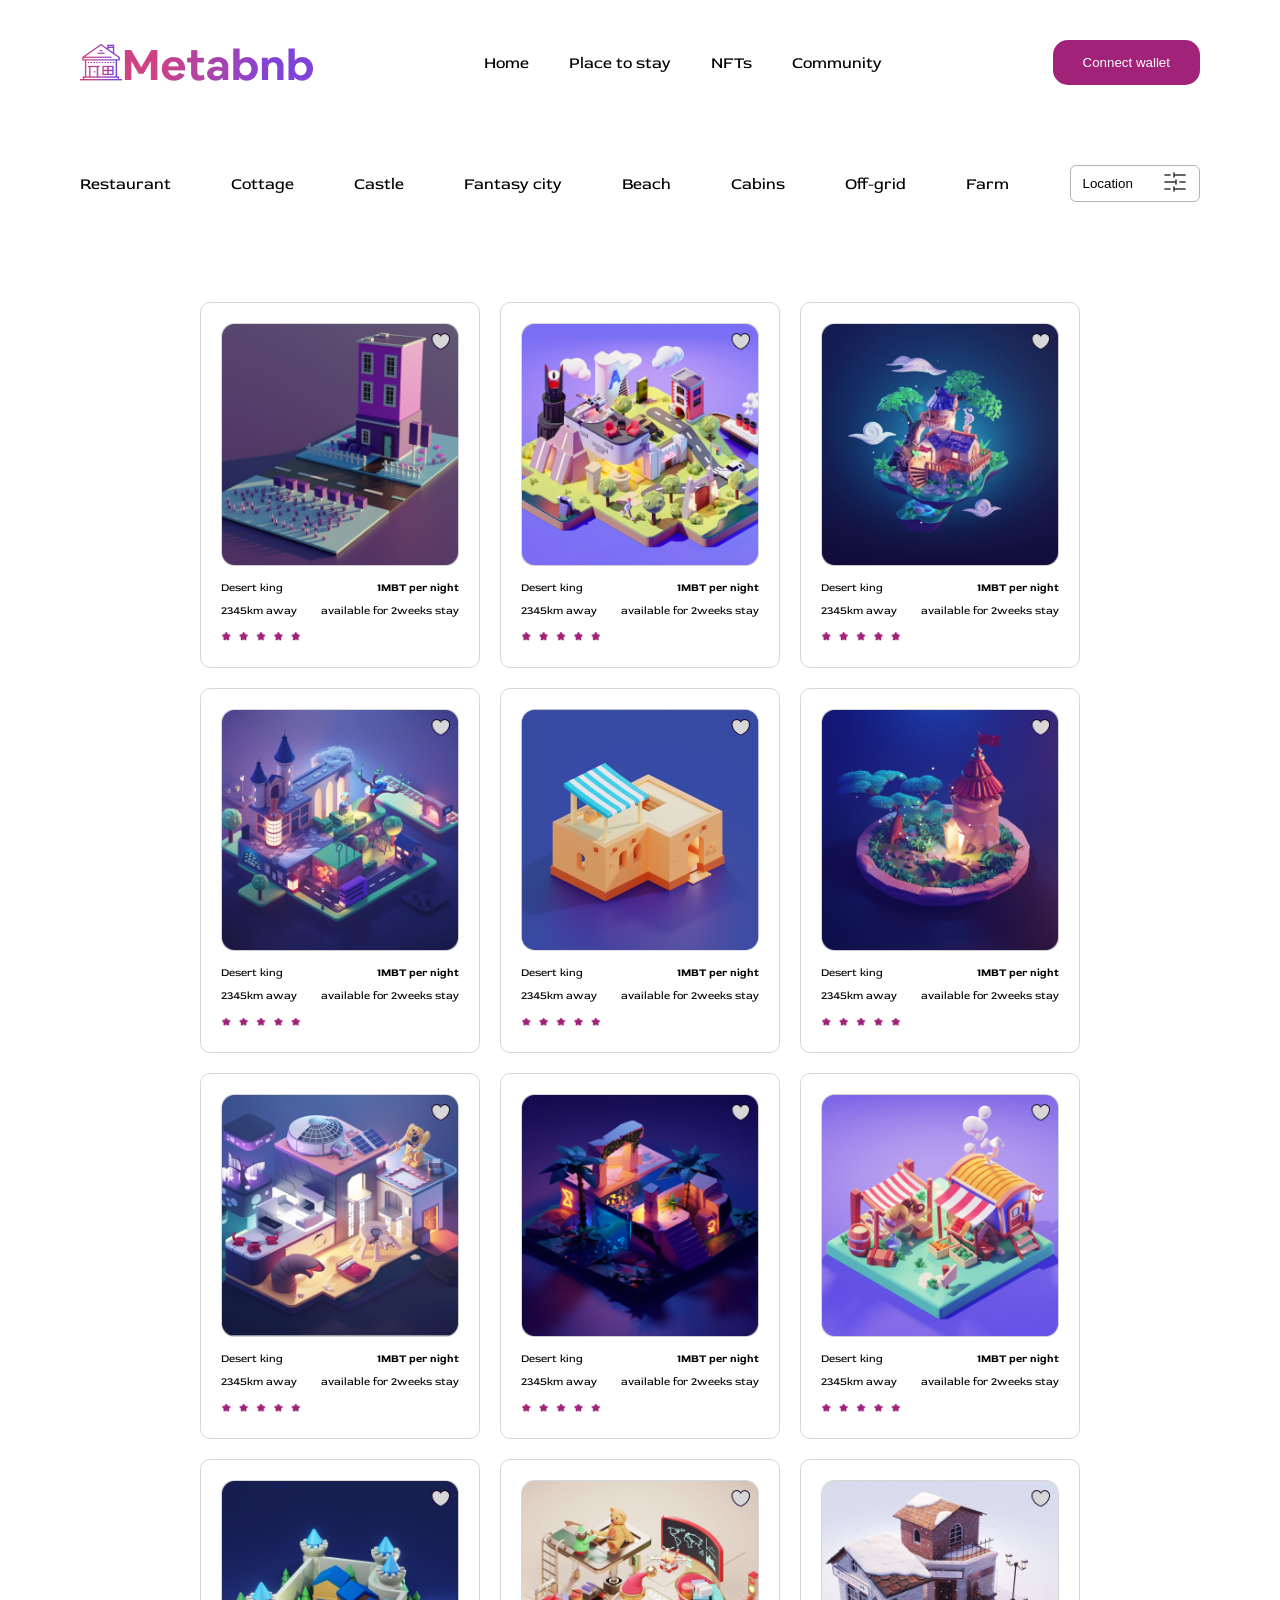
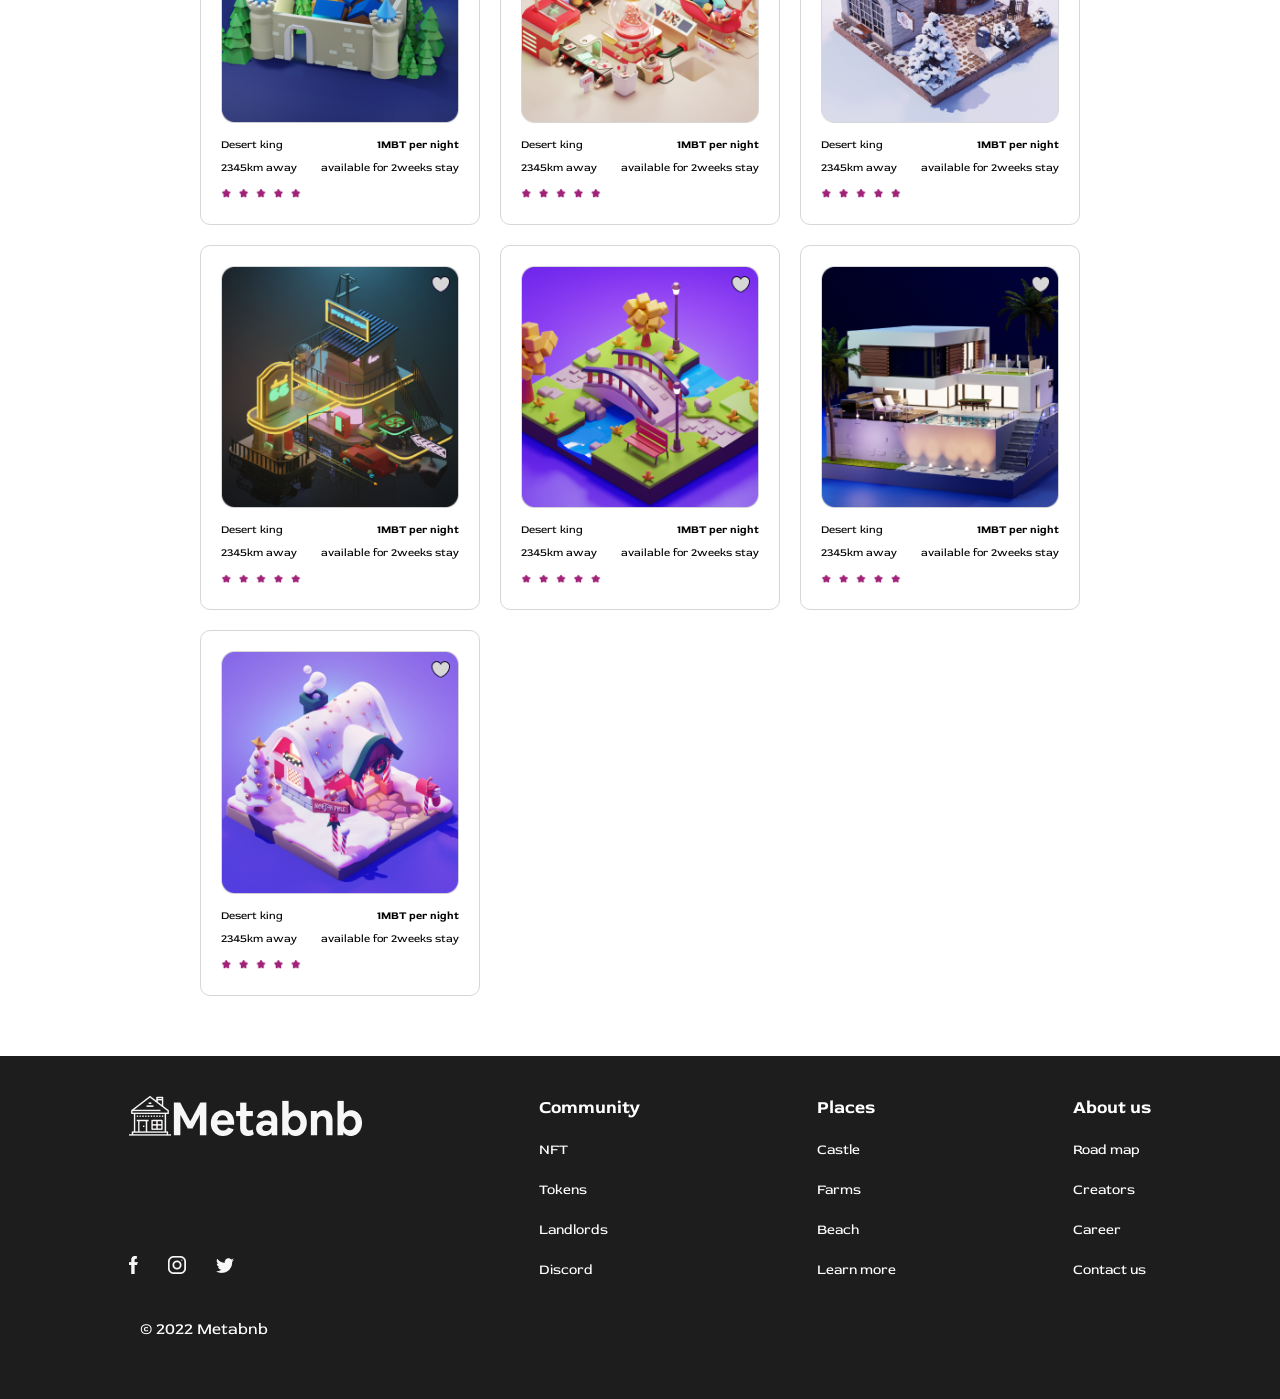
==== places.html @ f82f7ebd "feat: add location filters, wallet modal, and mobile responsiveness - Implemented location toggle an" ====
<!DOCTYPE html>
<html lang="en">
<head>
    <meta charset="UTF-8">
    <meta name="viewport" content="width=device-width, initial-scale=1.0">
    <title>Place to stay</title>
    <link rel="stylesheet" href="style.css" />
    <link rel="preconnect" href="https://fonts.googleapis.com" />
    <link rel="preconnect" href="https://fonts.gstatic.com" crossorigin />
    <link
      href="https://fonts.googleapis.com/css2?family=Red+Rose:wght@300..700&display=swap"
      rel="stylesheet"
    />
</head>
<body>
    <main>
        <nav class="padded">
        <img src="assets/logo1.png" alt="" />
        <ul class="nav-links">
          <li><a href="index.html">Home</a></li>
          <li><a href="#">Place to stay</a></li>
          <li><a href="">NFTs</a></li>
          <li><a href="">Community</a></li>
        </ul>
        <button class="nav-button" id="connect-btn">Connect wallet</button>
        <dialog id="modal-dialog">
            <form method="dialog" class="modal-container">
                <label for="wallet"></label>
                <input type="text" name="wallet" id="wallet" class="modal-input" placeholder="Input your wallet address" required>
            </form>
            <button type="submit" class="submit-btn">Send!</button>
            <button class="close-modal">X</button>
        </dialog>
        <div class="hamburger">
            <span></span><span></span><span></span>
        </div>
      </nav>
      <section class="padded">
        <div class="location-filters">
            <p class="location-tag" data-location="restaurant">Restaurant</p>
            <p class="location-tag" data-location="cottage">Cottage</p>
            <p class="location-tag" data-location="castle">Castle</p>
            <p class="location-tag" data-location="fantasy-city">Fantasy city</p>
            <p class="location-tag" data-location="beach">Beach</p>
            <p class="location-tag" data-location="cabins">Cabins</p>
            <p class="location-tag" data-location="off-grid">Off-grid</p>
            <p class="location-tag" data-location="farm">Farm</p>
            <button class="location-btn" id="location-toggle">Location <span><img src="assets/setting-5.png" alt=""></span></button>
        </div>
      </section>
      <section class="image-container padded">
        <div class="card" data-location="beach">
                <img src="assets/Frame 151 (4).png" alt="">
                <div class="image-desc">
                    <p>Desert king</p>
                    <p><b>1MBT per night</b></p>
                </div>
                <div class="image-desc">
                    <p>2345km away</p>
                    <p>available for 2weeks stay</p>
                </div>
                <div class="reviews">
                    <img src="assets/star.png" alt="">
                </div>
           </div>
           <div class="card" data-location="cabins">
                <img src="assets/Frame 151 (5).png" alt="">
                <div class="image-desc">
                    <p>Desert king</p>
                    <p><b>1MBT per night</b></p>
                </div>
                <div class="image-desc">
                    <p>2345km away</p>
                    <p>available for 2weeks stay</p>
                </div>
                <div class="reviews">
                    <img src="assets/star.png" alt="">
                </div>
           </div>
           <div class="card" data-location="off-grid">
                <img src="assets/Frame 151 (6).png" alt="">
                <div class="image-desc">
                    <p>Desert king</p>
                    <p><b>1MBT per night</b></p>
                </div>
                <div class="image-desc">
                    <p>2345km away</p>
                    <p>available for 2weeks stay</p>
                </div>
                <div class="reviews">
                    <img src="assets/star.png" alt="">
                </div>
           </div>
           <div class="card" data-location="farm">
                <img src="assets/Frame 151 (7).png" alt="">
                <div class="image-desc">
                    <p>Desert king</p>
                    <p><b>1MBT per night</b></p>
                </div>
                <div class="image-desc">
                    <p>2345km away</p>
                    <p>available for 2weeks stay</p>
                </div>
                <div class="reviews">
                    <img src="assets/star.png" alt="">
                </div>
           </div>
           <div class="card" data-location="restaurant">
                <img src="assets/Frame 151.png" alt="">
                <div class="image-desc">
                    <p>Desert king</p>
                    <p><b>1MBT per night</b></p>
                </div>
                <div class="image-desc">
                    <p>2345km away</p>
                    <p>available for 2weeks stay</p>
                </div>
                <div class="reviews">
                    <img src="assets/star.png" alt="">
                </div>
           </div>
           <div class="card" data-location="cottage">
                <img src="assets/Frame 151 (1).png" alt="">
                <div class="image-desc">
                    <p>Desert king</p>
                    <p><b>1MBT per night</b></p>
                </div>
                <div class="image-desc">
                    <p>2345km away</p>
                    <p>available for 2weeks stay</p>
                </div>
                <div class="reviews">
                    <img src="assets/star.png" alt="">
                </div>
           </div>
           <div class="card" data-location="castle">
                <img src="assets/Frame 151 (2).png" alt="">
                <div class="image-desc">
                    <p>Desert king</p>
                    <p><b>1MBT per night</b></p>
                </div>
                <div class="image-desc">
                    <p>2345km away</p>
                    <p>available for 2weeks stay</p>
                </div>
                <div class="reviews">
                    <img src="assets/star.png" alt="">
                </div>
           </div>
           <div class="card" data-location="fantasy-city">
                <img src="assets/Frame 151 (3).png" alt="">
                <div class="image-desc">
                    <p>Desert king</p>
                    <p><b>1MBT per night</b></p>
                </div>
                <div class="image-desc">
                    <p>2345km away</p>
                    <p>available for 2weeks stay</p>
                </div>
                <div class="reviews">
                    <img src="assets/star.png" alt="">
                </div>
           </div>
           <div class="card" data-location="beach">
                <img src="assets/Frame 151 (15).png" alt="">
                <div class="image-desc">
                    <p>Desert king</p>
                    <p><b>1MBT per night</b></p>
                </div>
                <div class="image-desc">
                    <p>2345km away</p>
                    <p>available for 2weeks stay</p>
                </div>
                <div class="reviews">
                    <img src="assets/star.png" alt="">
                </div>
           </div>
           <div class="card" data-location="cabins">
                <img src="assets/Frame 151 (13).png" alt="">
                <div class="image-desc">
                    <p>Desert king</p>
                    <p><b>1MBT per night</b></p>
                </div>
                <div class="image-desc">
                    <p>2345km away</p>
                    <p>available for 2weeks stay</p>
                </div>
                <div class="reviews">
                    <img src="assets/star.png" alt="">
                </div>
           </div>
           <div class="card" data-location="off-grid">
                <img src="assets/Frame 151 (8).png" alt="">
                <div class="image-desc">
                    <p>Desert king</p>
                    <p><b>1MBT per night</b></p>
                </div>
                <div class="image-desc">
                    <p>2345km away</p>
                    <p>available for 2weeks stay</p>
                </div>
                <div class="reviews">
                    <img src="assets/star.png" alt="">
                </div>
           </div>
           <div class="card" data-location="farm">
                <img src="assets/Frame 151 (9).png" alt="">
                <div class="image-desc">
                    <p>Desert king</p>
                    <p><b>1MBT per night</b></p>
                </div>
                <div class="image-desc">
                    <p>2345km away</p>
                    <p>available for 2weeks stay</p>
                </div>
                <div class="reviews">
                    <img src="assets/star.png" alt="">
                </div>
           </div>
           <div class="card" data-location="restaurant">
                <img src="assets/Frame 151 (10).png" alt="">
                <div class="image-desc">
                    <p>Desert king</p>
                    <p><b>1MBT per night</b></p>
                </div>
                <div class="image-desc">
                    <p>2345km away</p>
                    <p>available for 2weeks stay</p>
                </div>
                <div class="reviews">
                    <img src="assets/star.png" alt="">
                </div>
           </div>
           <div class="card" data-location="castle">
                <img src="assets/Frame 151 (11).png" alt="">
                <div class="image-desc">
                    <p>Desert king</p>
                    <p><b>1MBT per night</b></p>
                </div>
                <div class="image-desc">
                    <p>2345km away</p>
                    <p>available for 2weeks stay</p>
                </div>
                <div class="reviews">
                    <img src="assets/star.png" alt="">
                </div>
           </div>
           <div class="card" data-location="cottage">
                <img src="assets/Frame 151 (12).png" alt="">
                <div class="image-desc">
                    <p>Desert king</p>
                    <p><b>1MBT per night</b></p>
                </div>
                <div class="image-desc">
                    <p>2345km away</p>
                    <p>available for 2weeks stay</p>
                </div>
                <div class="reviews">
                    <img src="assets/star.png" alt="">
                </div>
           </div>
           <div class="card" data-location="fantasy-city">
                <img src="assets/Frame 151 (14).png" alt="">
                <div class="image-desc">
                    <p>Desert king</p>
                    <p><b>1MBT per night</b></p>
                </div>
                <div class="image-desc">
                    <p>2345km away</p>
                    <p>available for 2weeks stay</p>
                </div>
                <div class="reviews">
                    <img src="assets/star.png" alt="">
                </div>
           </div>
      </section>
      <section class="links">
        <div class="links-container">
            <div class="social-links">
              <img src="assets/logo2.png" alt="" />
              <div class="social-media">
                <a href=""><img src="assets/facebook.png" alt="" /></a>
                <a href=""><img src="assets/instagram.png" alt="" /></a>
                <a href=""><img src="assets/twitter.png" alt="" /></a>
              </div>
            </div>
            <div class="link">
              <h4>Community</h4>
              <ul>
                <li>
                  <a href="">NFT</a>
                </li>
                <li>
                  <a href="">Tokens</a>
                </li>
                <li>
                  <a href="">Landlords</a>
                </li>
                <li>
                  <a href="">Discord</a>
                </li>
              </ul>
            </div>
            <div class="link">
              <h4>Places</h4>
              <ul>
                <li>
                  <a href="">Castle</a>
                </li>
                <li>
                  <a href="">Farms</a>
                </li>
                <li>
                  <a href="">Beach</a>
                </li>
                <li>
                  <a href="">Learn more</a>
                </li>
              </ul>
            </div>
            <div class="link">
              <h4>About us</h4>
              <ul>
                <li>
                  <a href="">Road map</a>
                </li>
                <li>
                  <a href="">Creators</a>
                </li>
                <li>
                  <a href="">Career</a>
                </li>
                <li>
                  <a href="">Contact us</a>
                </li>
              </ul>
            </div>
        </div>
        <footer>&copy; 2022 Metabnb</footer>
      </section>
    </main>
    <script src="index.js"></script>
</body>
</html>
---- style.css ----
* {
    box-sizing: border-box;
    margin: 0;
    border: 0;
    padding: 0;
}

body {
    font-family: "Red Rose", serif;
}

.padded {
    padding: 40px 80px;
}

nav {
    display: flex;
    justify-content: space-between;
    align-items: center;
}

.nav-links {
    list-style: none;
    display: flex;
    gap: 40px;
}

.nav-links a {
    text-decoration: none;
    color: inherit;
}

.nav-links a:hover {
    text-decoration: underline;
}

.nav-button {
    padding: 15px 30px;
    border-radius: 15px;
    background: linear-gradient(90deg, #A02279 11.45%, #A02279 11.45%);
    color: white;
    cursor: pointer;
}

dialog {
  margin: auto;
  border: none;
  border-radius: 12px;
  padding: 24px;
  width: 90%;
  max-width: 400px;
}

dialog::backdrop {
  background: rgba(0, 0, 0, 0.5);
}

#modal-dialog {
    position: relative;
}

.modal-container {
    margin: 10px 0;
}

.close-modal {
    position: absolute;
    top: 10px;
    right: 15px;
    background-color: inherit;
    font-family: inherit;
    color: #A02279;
    cursor: pointer;
}

.modal-input, .search-input {
    outline: none;
    width: 100%;
    cursor: pointer;
}

.submit-btn {
    width: 100%;
    background-color: #A02279;
    color: white;
    padding: 10px 0;
    border-radius: 6px;
    cursor: pointer;
}

.hamburger {
    display: none;
    flex-direction: column;
    gap: 5px;
    cursor: pointer;
}

.hamburger span {
  width: 25px;
  height: 3px;
  background-color: #333;
}

.location-filters {
    display: flex;
    justify-content: space-between;
    align-items: center;
    align-items: center;
  gap: 12px;
  flex-wrap: wrap;
}

.location-tag {
    cursor: pointer;
}

.location-tag.active {
  color: #A02279;
}

.location-btn {
    border: 1px solid rgba(180, 180, 180, 1);
    display: flex;
    justify-content: center;
    align-items: center;
    gap: 30px;
    padding: 4px 12px;
    background-color: inherit;
    border-radius: 6px;
    cursor: pointer;
}

.location-btn.active {
  color: #A02279;
  border-color: #A02279;
}


.hero-container {
    display: flex;
    margin-bottom: 40px;
    justify-content: space-between;
}

.sec-1 {
    display: flex;
    flex-direction: column;
    justify-content: space-around;
    color: rgba(67, 67, 67, 1);
}

.sec-1 h2 {
    font-size: 56px;
    font-weight: 400;
}

.sec-1 p {
    font-size: 24px;
    font-weight: 400;
}

.span-text {
    color: #A02279;
}

.sec-2 {
    display: grid;
    grid-template-columns: 1fr 1fr;
    grid-template-rows: 1fr 1fr 1fr 1fr 1fr;
    gap: 8px;
}

.sec-2 img {
    border-radius: 10px;
}

.item-1 {
    grid-column: 1 / 2;
    grid-row: 2 / 4;
}

.item-2 {
    grid-column: 2 / 3;
    grid-row: 1 / 3;
}

.item-3 {
    grid-column: 1 / 2;
    grid-row: 4 / 6;
}

.item-4 {
    grid-column: 2 / 3;
    grid-row: 3 / 5;
}

.form-container {
    display: flex;
    justify-content: space-between;
}

.input-container, .modal-container {
    width: 100%;
    border: 1px solid rgba(163, 163, 163, 1);
    border-top-left-radius: 6px;
    border-bottom-left-radius: 6px;
    padding: 12px 10px;
    cursor: pointer;
}

.search-input::placeholder, .modal-input::placeholder {
    font-family: "Red Rose", serif;
}

.search-btn {
    background-color: #A02279;
    padding: 12px 80px;
    border-top-right-radius: 6px;
    border-bottom-right-radius: 6px;
    background: linear-gradient(90deg, #A02279 11.45%, #A02279 11.45%);
    color: white;
    font-family: "Red Rose", serif;
    cursor: pointer;
}

.wallet-container {
    background: linear-gradient(90deg, #A02279 11.45%, #A02279 11.45%);
    display: flex;
    justify-content: space-around;
    align-items: center;
}

.card-container h2 {
    text-align: center;
    font-size: 48px;
    margin: 15px 0;
}

.image-container {
    display: grid;
    grid-template-columns: repeat(auto-fit, minmax(250px, 280px));
    grid-template-rows: auto;
    gap: 20px;
    margin: 20px 0;
    justify-content: center;
    place-items: center;
}

.image, .card {
    border: 1px solid rgba(215, 215, 215, 1);
    border-radius: 10px;
    padding: 20px;
}

.image img, .card img {
    width: 100%;
}

.image-desc {
    display: flex;
    justify-content: space-between;
    align-items: center;
    margin: 10px 0;
    font-size: 11px;
    width: 100%;
}

.reviews img {
    width: 80px;
}

.learn-more {
    display: flex;
    padding: 40px 80px;
    justify-content: space-between;
    gap: 90px;
    background: linear-gradient(90deg, #A02279 11.45%, #A02279 11.45%);
    border: 1px solid rgba(0, 0, 0, 1);
    color: white;
}

.sec-3 {
    display: flex;
    flex-direction: column;
    justify-content: center;
    gap: 80px;
}

.sec-3 h2 {
    font-size: 48px;
    font-weight: 700;
}

.sec-3 p {
    font-size: 18px;
    font-weight: 400;
}

.learn-more-btn {
    background: linear-gradient(124.4deg, #FFFFFF 10.8%, #FFFFFF 87.34%);
    width: 120px;
    padding: 10px 12px;
    border-radius: 6px;
    color: #A02279;
    cursor: pointer;
}

.links {
    background: rgba(29, 29, 30, 1);
    color: white;
    padding: 40px;
}

.links-container {
    display: flex;
    justify-content: space-around;
}

.social-links {
    display: flex;
    flex-direction: column;
    justify-content: space-between;
}

.social-media {
    display: flex;
    gap: 30px;
}

.link {
    display: flex;
    flex-direction: column;
    gap: 20px;
}

.link h4 {
    font-size: 18px;
    font-weight: 700;
}

.link ul {
    list-style: none;
    display: flex;
    flex-direction: column;
    gap: 20px;
}

.link > ul > li > a {
    text-decoration: none;
    color: inherit;
    font-weight: 400;
    font-size: 14px;
}

.link > ul > li > a:hover {
    text-decoration: underline;
}

footer {
    padding: 40px 100px 20px;
}

@media (max-width: 768px) {
  .padded {
    padding: 20px;
  }

  nav {
    flex-direction: row;
    justify-content: space-between;
  }

  .hamburger {
    display: flex;
  }

  .nav-links {
    position: absolute;
    top: 80px;
    left: 0;
    width: 100%;
    background-color: white;
    flex-direction: column;
    align-items: center;
    gap: 20px;
    padding: 20px 0;
    display: none;
  }

  .nav-links.active {
    display: flex;
  }

  .nav-button {
    display: none;
  }

  .location-filters {
    justify-content: flex-start;
    margin-top: 10px;
  }

  .location-tag {
    font-size: 16px;
  }

  .location-btn {
    margin-left: auto;
    padding: 6px 10px;
    gap: 10px;
  }

  .location-btn img {
    width: 16px;
    height: 16px;
  }

  .hero-container {
    flex-direction: column;
    gap: 40px;
    margin-bottom: 20px;
  }

  .sec-1 {
    gap: 20px;
  }

  .sec-1 h2 {
    font-size: 30px;
    line-height: 1.3;
  }

  .sec-1 p {
    font-size: 13px;
  }

  .form-container {
    flex-direction: column;
    gap: 10px;
  }

  .search-btn {
    width: 100%;
    border-radius: 6px;
    padding: 12px;
  }

  .input-container {
    border-radius: 6px;
  }

  .sec-2 {
    grid-template-columns: 1fr 1fr;
    grid-template-rows: auto;
  }

  .item-1,
  .item-2,
  .item-3,
  .item-4 {
    grid-column: auto;
    grid-row: auto;
  }

  .sec-2 img {
    width: 100%;
  }

  .wallet-container {
    gap: 20px;
    padding: 10px;
  }

  .wallet-container img {
    width: 100px;
  }

  .learn-more {
    flex-direction: column;
    padding: 40px;
    gap: 40px;
    text-align: center;
    background-image: url("./assets/NFTs.png");
    background-color: rgba(160, 34, 121);
    background-repeat: no-repeat;
    background-size: 100% 100%;
    /* color: black; */
  }

  .learn-more img {
    display: none;
  }

  .sec-3 {
    gap: 30px;
    align-items: center;
  }

  .links-container {
    display: grid;
    grid-template-columns: 1fr 1fr;
    grid-template-rows: auto;
    gap: 80px;
    margin-bottom: 20px;
  }

  .social-links {
    width: 120px;
  }

  .link h4 {
    font-size: 20px;
  }

  .link ul li {
    font-size: 15px;
  }

  footer {
    padding: 20px;
    text-align: center;
    font-size: 12px;
  }
}
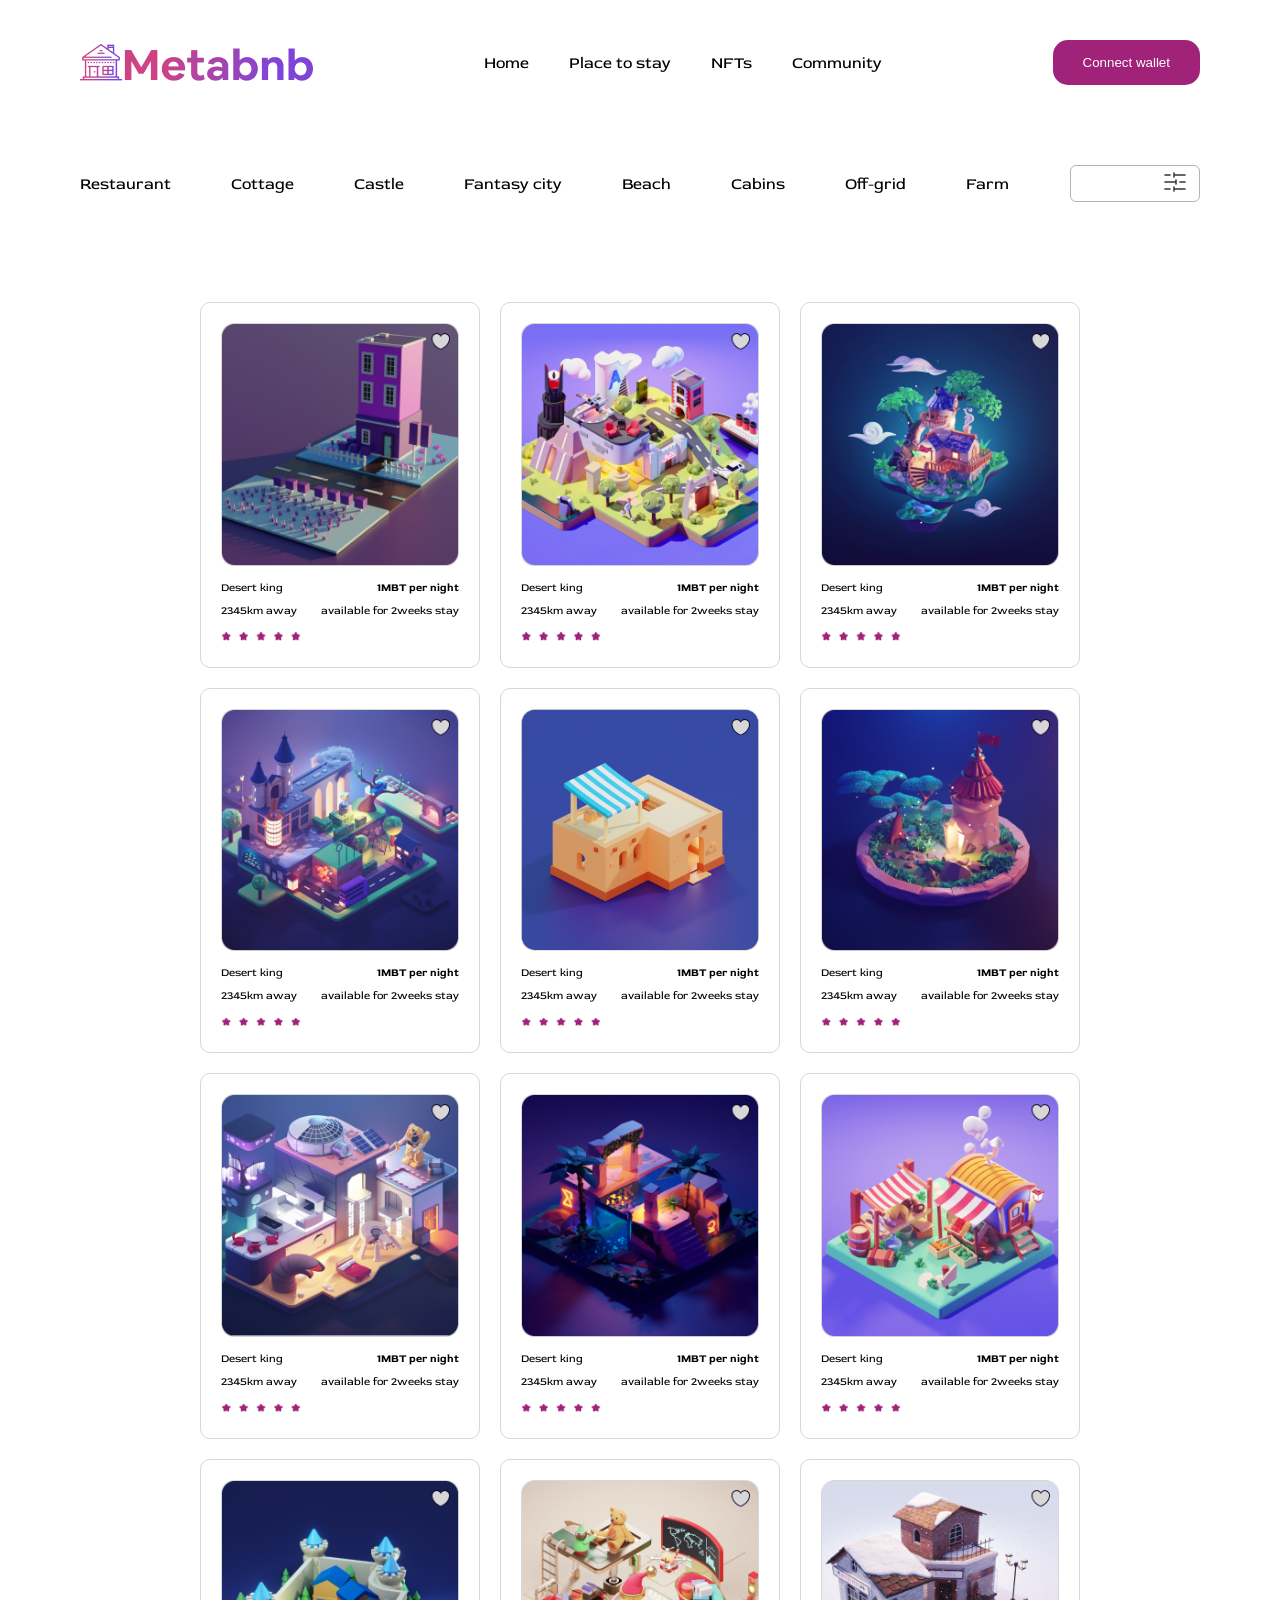
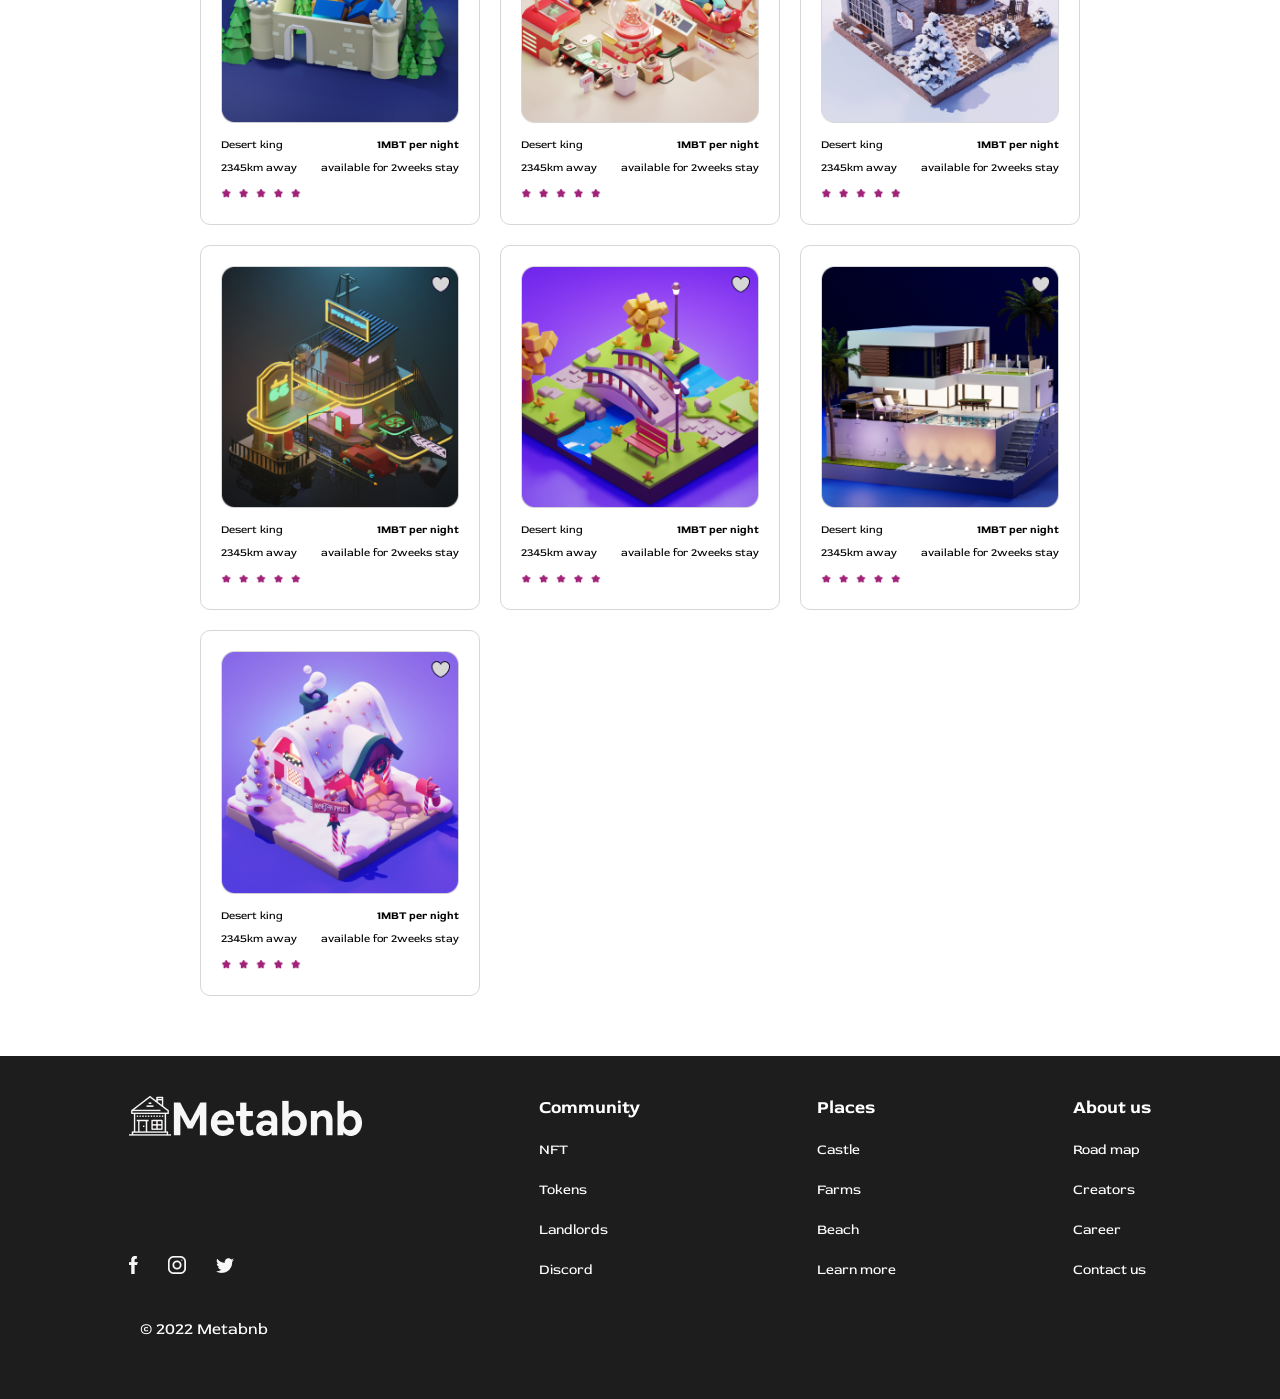
==== commit 71cfef0a: "fix: formatted document and changed button text color" ====
--- a/places.html
+++ b/places.html
@@ -1,8 +1,8 @@
-<!DOCTYPE html>
+<!doctype html>
 <html lang="en">
-<head>
-    <meta charset="UTF-8">
-    <meta name="viewport" content="width=device-width, initial-scale=1.0">
+  <head>
+    <meta charset="UTF-8" />
+    <meta name="viewport" content="width=device-width, initial-scale=1.0" />
     <title>Place to stay</title>
     <link rel="stylesheet" href="style.css" />
     <link rel="preconnect" href="https://fonts.googleapis.com" />
@@ -11,10 +11,10 @@
       href="https://fonts.googleapis.com/css2?family=Red+Rose:wght@300..700&display=swap"
       rel="stylesheet"
     />
-</head>
-<body>
+  </head>
+  <body>
     <main>
-        <nav class="padded">
+      <nav class="padded">
         <img src="assets/logo1.png" alt="" />
         <ul class="nav-links">
           <li><a href="index.html">Home</a></li>
@@ -24,321 +24,328 @@
         </ul>
         <button class="nav-button" id="connect-btn">Connect wallet</button>
         <dialog id="modal-dialog">
-            <form method="dialog" class="modal-container">
-                <label for="wallet"></label>
-                <input type="text" name="wallet" id="wallet" class="modal-input" placeholder="Input your wallet address" required>
-            </form>
-            <button type="submit" class="submit-btn">Send!</button>
-            <button class="close-modal">X</button>
+          <form method="dialog" class="modal-container">
+            <label for="wallet"></label>
+            <input
+              type="text"
+              name="wallet"
+              id="wallet"
+              class="modal-input"
+              placeholder="Input your wallet address"
+              required
+            />
+          </form>
+          <button type="submit" class="submit-btn">Send!</button>
+          <button class="close-modal">X</button>
         </dialog>
-        <div class="hamburger">
-            <span></span><span></span><span></span>
-        </div>
+        <div class="hamburger"><span></span><span></span><span></span></div>
       </nav>
       <section class="padded">
         <div class="location-filters">
-            <p class="location-tag" data-location="restaurant">Restaurant</p>
-            <p class="location-tag" data-location="cottage">Cottage</p>
-            <p class="location-tag" data-location="castle">Castle</p>
-            <p class="location-tag" data-location="fantasy-city">Fantasy city</p>
-            <p class="location-tag" data-location="beach">Beach</p>
-            <p class="location-tag" data-location="cabins">Cabins</p>
-            <p class="location-tag" data-location="off-grid">Off-grid</p>
-            <p class="location-tag" data-location="farm">Farm</p>
-            <button class="location-btn" id="location-toggle">Location <span><img src="assets/setting-5.png" alt=""></span></button>
+          <p class="location-tag" data-location="restaurant">Restaurant</p>
+          <p class="location-tag" data-location="cottage">Cottage</p>
+          <p class="location-tag" data-location="castle">Castle</p>
+          <p class="location-tag" data-location="fantasy-city">Fantasy city</p>
+          <p class="location-tag" data-location="beach">Beach</p>
+          <p class="location-tag" data-location="cabins">Cabins</p>
+          <p class="location-tag" data-location="off-grid">Off-grid</p>
+          <p class="location-tag" data-location="farm">Farm</p>
+          <button class="location-btn" id="location-toggle">
+            Location <span><img src="assets/setting-5.png" alt="" /></span>
+          </button>
         </div>
       </section>
       <section class="image-container padded">
         <div class="card" data-location="beach">
-                <img src="assets/Frame 151 (4).png" alt="">
-                <div class="image-desc">
-                    <p>Desert king</p>
-                    <p><b>1MBT per night</b></p>
-                </div>
-                <div class="image-desc">
-                    <p>2345km away</p>
-                    <p>available for 2weeks stay</p>
-                </div>
-                <div class="reviews">
-                    <img src="assets/star.png" alt="">
-                </div>
-           </div>
-           <div class="card" data-location="cabins">
-                <img src="assets/Frame 151 (5).png" alt="">
-                <div class="image-desc">
-                    <p>Desert king</p>
-                    <p><b>1MBT per night</b></p>
-                </div>
-                <div class="image-desc">
-                    <p>2345km away</p>
-                    <p>available for 2weeks stay</p>
-                </div>
-                <div class="reviews">
-                    <img src="assets/star.png" alt="">
-                </div>
-           </div>
-           <div class="card" data-location="off-grid">
-                <img src="assets/Frame 151 (6).png" alt="">
-                <div class="image-desc">
-                    <p>Desert king</p>
-                    <p><b>1MBT per night</b></p>
-                </div>
-                <div class="image-desc">
-                    <p>2345km away</p>
-                    <p>available for 2weeks stay</p>
-                </div>
-                <div class="reviews">
-                    <img src="assets/star.png" alt="">
-                </div>
-           </div>
-           <div class="card" data-location="farm">
-                <img src="assets/Frame 151 (7).png" alt="">
-                <div class="image-desc">
-                    <p>Desert king</p>
-                    <p><b>1MBT per night</b></p>
-                </div>
-                <div class="image-desc">
-                    <p>2345km away</p>
-                    <p>available for 2weeks stay</p>
-                </div>
-                <div class="reviews">
-                    <img src="assets/star.png" alt="">
-                </div>
-           </div>
-           <div class="card" data-location="restaurant">
-                <img src="assets/Frame 151.png" alt="">
-                <div class="image-desc">
-                    <p>Desert king</p>
-                    <p><b>1MBT per night</b></p>
-                </div>
-                <div class="image-desc">
-                    <p>2345km away</p>
-                    <p>available for 2weeks stay</p>
-                </div>
-                <div class="reviews">
-                    <img src="assets/star.png" alt="">
-                </div>
-           </div>
-           <div class="card" data-location="cottage">
-                <img src="assets/Frame 151 (1).png" alt="">
-                <div class="image-desc">
-                    <p>Desert king</p>
-                    <p><b>1MBT per night</b></p>
-                </div>
-                <div class="image-desc">
-                    <p>2345km away</p>
-                    <p>available for 2weeks stay</p>
-                </div>
-                <div class="reviews">
-                    <img src="assets/star.png" alt="">
-                </div>
-           </div>
-           <div class="card" data-location="castle">
-                <img src="assets/Frame 151 (2).png" alt="">
-                <div class="image-desc">
-                    <p>Desert king</p>
-                    <p><b>1MBT per night</b></p>
-                </div>
-                <div class="image-desc">
-                    <p>2345km away</p>
-                    <p>available for 2weeks stay</p>
-                </div>
-                <div class="reviews">
-                    <img src="assets/star.png" alt="">
-                </div>
-           </div>
-           <div class="card" data-location="fantasy-city">
-                <img src="assets/Frame 151 (3).png" alt="">
-                <div class="image-desc">
-                    <p>Desert king</p>
-                    <p><b>1MBT per night</b></p>
-                </div>
-                <div class="image-desc">
-                    <p>2345km away</p>
-                    <p>available for 2weeks stay</p>
-                </div>
-                <div class="reviews">
-                    <img src="assets/star.png" alt="">
-                </div>
-           </div>
-           <div class="card" data-location="beach">
-                <img src="assets/Frame 151 (15).png" alt="">
-                <div class="image-desc">
-                    <p>Desert king</p>
-                    <p><b>1MBT per night</b></p>
-                </div>
-                <div class="image-desc">
-                    <p>2345km away</p>
-                    <p>available for 2weeks stay</p>
-                </div>
-                <div class="reviews">
-                    <img src="assets/star.png" alt="">
-                </div>
-           </div>
-           <div class="card" data-location="cabins">
-                <img src="assets/Frame 151 (13).png" alt="">
-                <div class="image-desc">
-                    <p>Desert king</p>
-                    <p><b>1MBT per night</b></p>
-                </div>
-                <div class="image-desc">
-                    <p>2345km away</p>
-                    <p>available for 2weeks stay</p>
-                </div>
-                <div class="reviews">
-                    <img src="assets/star.png" alt="">
-                </div>
-           </div>
-           <div class="card" data-location="off-grid">
-                <img src="assets/Frame 151 (8).png" alt="">
-                <div class="image-desc">
-                    <p>Desert king</p>
-                    <p><b>1MBT per night</b></p>
-                </div>
-                <div class="image-desc">
-                    <p>2345km away</p>
-                    <p>available for 2weeks stay</p>
-                </div>
-                <div class="reviews">
-                    <img src="assets/star.png" alt="">
-                </div>
-           </div>
-           <div class="card" data-location="farm">
-                <img src="assets/Frame 151 (9).png" alt="">
-                <div class="image-desc">
-                    <p>Desert king</p>
-                    <p><b>1MBT per night</b></p>
-                </div>
-                <div class="image-desc">
-                    <p>2345km away</p>
-                    <p>available for 2weeks stay</p>
-                </div>
-                <div class="reviews">
-                    <img src="assets/star.png" alt="">
-                </div>
-           </div>
-           <div class="card" data-location="restaurant">
-                <img src="assets/Frame 151 (10).png" alt="">
-                <div class="image-desc">
-                    <p>Desert king</p>
-                    <p><b>1MBT per night</b></p>
-                </div>
-                <div class="image-desc">
-                    <p>2345km away</p>
-                    <p>available for 2weeks stay</p>
-                </div>
-                <div class="reviews">
-                    <img src="assets/star.png" alt="">
-                </div>
-           </div>
-           <div class="card" data-location="castle">
-                <img src="assets/Frame 151 (11).png" alt="">
-                <div class="image-desc">
-                    <p>Desert king</p>
-                    <p><b>1MBT per night</b></p>
-                </div>
-                <div class="image-desc">
-                    <p>2345km away</p>
-                    <p>available for 2weeks stay</p>
-                </div>
-                <div class="reviews">
-                    <img src="assets/star.png" alt="">
-                </div>
-           </div>
-           <div class="card" data-location="cottage">
-                <img src="assets/Frame 151 (12).png" alt="">
-                <div class="image-desc">
-                    <p>Desert king</p>
-                    <p><b>1MBT per night</b></p>
-                </div>
-                <div class="image-desc">
-                    <p>2345km away</p>
-                    <p>available for 2weeks stay</p>
-                </div>
-                <div class="reviews">
-                    <img src="assets/star.png" alt="">
-                </div>
-           </div>
-           <div class="card" data-location="fantasy-city">
-                <img src="assets/Frame 151 (14).png" alt="">
-                <div class="image-desc">
-                    <p>Desert king</p>
-                    <p><b>1MBT per night</b></p>
-                </div>
-                <div class="image-desc">
-                    <p>2345km away</p>
-                    <p>available for 2weeks stay</p>
-                </div>
-                <div class="reviews">
-                    <img src="assets/star.png" alt="">
-                </div>
-           </div>
+          <img src="assets/Frame 151 (4).png" alt="" />
+          <div class="image-desc">
+            <p>Desert king</p>
+            <p><b>1MBT per night</b></p>
+          </div>
+          <div class="image-desc">
+            <p>2345km away</p>
+            <p>available for 2weeks stay</p>
+          </div>
+          <div class="reviews">
+            <img src="assets/star.png" alt="" />
+          </div>
+        </div>
+        <div class="card" data-location="cabins">
+          <img src="assets/Frame 151 (5).png" alt="" />
+          <div class="image-desc">
+            <p>Desert king</p>
+            <p><b>1MBT per night</b></p>
+          </div>
+          <div class="image-desc">
+            <p>2345km away</p>
+            <p>available for 2weeks stay</p>
+          </div>
+          <div class="reviews">
+            <img src="assets/star.png" alt="" />
+          </div>
+        </div>
+        <div class="card" data-location="off-grid">
+          <img src="assets/Frame 151 (6).png" alt="" />
+          <div class="image-desc">
+            <p>Desert king</p>
+            <p><b>1MBT per night</b></p>
+          </div>
+          <div class="image-desc">
+            <p>2345km away</p>
+            <p>available for 2weeks stay</p>
+          </div>
+          <div class="reviews">
+            <img src="assets/star.png" alt="" />
+          </div>
+        </div>
+        <div class="card" data-location="farm">
+          <img src="assets/Frame 151 (7).png" alt="" />
+          <div class="image-desc">
+            <p>Desert king</p>
+            <p><b>1MBT per night</b></p>
+          </div>
+          <div class="image-desc">
+            <p>2345km away</p>
+            <p>available for 2weeks stay</p>
+          </div>
+          <div class="reviews">
+            <img src="assets/star.png" alt="" />
+          </div>
+        </div>
+        <div class="card" data-location="restaurant">
+          <img src="assets/Frame 151.png" alt="" />
+          <div class="image-desc">
+            <p>Desert king</p>
+            <p><b>1MBT per night</b></p>
+          </div>
+          <div class="image-desc">
+            <p>2345km away</p>
+            <p>available for 2weeks stay</p>
+          </div>
+          <div class="reviews">
+            <img src="assets/star.png" alt="" />
+          </div>
+        </div>
+        <div class="card" data-location="cottage">
+          <img src="assets/Frame 151 (1).png" alt="" />
+          <div class="image-desc">
+            <p>Desert king</p>
+            <p><b>1MBT per night</b></p>
+          </div>
+          <div class="image-desc">
+            <p>2345km away</p>
+            <p>available for 2weeks stay</p>
+          </div>
+          <div class="reviews">
+            <img src="assets/star.png" alt="" />
+          </div>
+        </div>
+        <div class="card" data-location="castle">
+          <img src="assets/Frame 151 (2).png" alt="" />
+          <div class="image-desc">
+            <p>Desert king</p>
+            <p><b>1MBT per night</b></p>
+          </div>
+          <div class="image-desc">
+            <p>2345km away</p>
+            <p>available for 2weeks stay</p>
+          </div>
+          <div class="reviews">
+            <img src="assets/star.png" alt="" />
+          </div>
+        </div>
+        <div class="card" data-location="fantasy-city">
+          <img src="assets/Frame 151 (3).png" alt="" />
+          <div class="image-desc">
+            <p>Desert king</p>
+            <p><b>1MBT per night</b></p>
+          </div>
+          <div class="image-desc">
+            <p>2345km away</p>
+            <p>available for 2weeks stay</p>
+          </div>
+          <div class="reviews">
+            <img src="assets/star.png" alt="" />
+          </div>
+        </div>
+        <div class="card" data-location="beach">
+          <img src="assets/Frame 151 (15).png" alt="" />
+          <div class="image-desc">
+            <p>Desert king</p>
+            <p><b>1MBT per night</b></p>
+          </div>
+          <div class="image-desc">
+            <p>2345km away</p>
+            <p>available for 2weeks stay</p>
+          </div>
+          <div class="reviews">
+            <img src="assets/star.png" alt="" />
+          </div>
+        </div>
+        <div class="card" data-location="cabins">
+          <img src="assets/Frame 151 (13).png" alt="" />
+          <div class="image-desc">
+            <p>Desert king</p>
+            <p><b>1MBT per night</b></p>
+          </div>
+          <div class="image-desc">
+            <p>2345km away</p>
+            <p>available for 2weeks stay</p>
+          </div>
+          <div class="reviews">
+            <img src="assets/star.png" alt="" />
+          </div>
+        </div>
+        <div class="card" data-location="off-grid">
+          <img src="assets/Frame 151 (8).png" alt="" />
+          <div class="image-desc">
+            <p>Desert king</p>
+            <p><b>1MBT per night</b></p>
+          </div>
+          <div class="image-desc">
+            <p>2345km away</p>
+            <p>available for 2weeks stay</p>
+          </div>
+          <div class="reviews">
+            <img src="assets/star.png" alt="" />
+          </div>
+        </div>
+        <div class="card" data-location="farm">
+          <img src="assets/Frame 151 (9).png" alt="" />
+          <div class="image-desc">
+            <p>Desert king</p>
+            <p><b>1MBT per night</b></p>
+          </div>
+          <div class="image-desc">
+            <p>2345km away</p>
+            <p>available for 2weeks stay</p>
+          </div>
+          <div class="reviews">
+            <img src="assets/star.png" alt="" />
+          </div>
+        </div>
+        <div class="card" data-location="restaurant">
+          <img src="assets/Frame 151 (10).png" alt="" />
+          <div class="image-desc">
+            <p>Desert king</p>
+            <p><b>1MBT per night</b></p>
+          </div>
+          <div class="image-desc">
+            <p>2345km away</p>
+            <p>available for 2weeks stay</p>
+          </div>
+          <div class="reviews">
+            <img src="assets/star.png" alt="" />
+          </div>
+        </div>
+        <div class="card" data-location="castle">
+          <img src="assets/Frame 151 (11).png" alt="" />
+          <div class="image-desc">
+            <p>Desert king</p>
+            <p><b>1MBT per night</b></p>
+          </div>
+          <div class="image-desc">
+            <p>2345km away</p>
+            <p>available for 2weeks stay</p>
+          </div>
+          <div class="reviews">
+            <img src="assets/star.png" alt="" />
+          </div>
+        </div>
+        <div class="card" data-location="cottage">
+          <img src="assets/Frame 151 (12).png" alt="" />
+          <div class="image-desc">
+            <p>Desert king</p>
+            <p><b>1MBT per night</b></p>
+          </div>
+          <div class="image-desc">
+            <p>2345km away</p>
+            <p>available for 2weeks stay</p>
+          </div>
+          <div class="reviews">
+            <img src="assets/star.png" alt="" />
+          </div>
+        </div>
+        <div class="card" data-location="fantasy-city">
+          <img src="assets/Frame 151 (14).png" alt="" />
+          <div class="image-desc">
+            <p>Desert king</p>
+            <p><b>1MBT per night</b></p>
+          </div>
+          <div class="image-desc">
+            <p>2345km away</p>
+            <p>available for 2weeks stay</p>
+          </div>
+          <div class="reviews">
+            <img src="assets/star.png" alt="" />
+          </div>
+        </div>
       </section>
       <section class="links">
         <div class="links-container">
-            <div class="social-links">
-              <img src="assets/logo2.png" alt="" />
-              <div class="social-media">
-                <a href=""><img src="assets/facebook.png" alt="" /></a>
-                <a href=""><img src="assets/instagram.png" alt="" /></a>
-                <a href=""><img src="assets/twitter.png" alt="" /></a>
-              </div>
+          <div class="social-links">
+            <img src="assets/logo2.png" alt="" />
+            <div class="social-media">
+              <a href=""><img src="assets/facebook.png" alt="" /></a>
+              <a href=""><img src="assets/instagram.png" alt="" /></a>
+              <a href=""><img src="assets/twitter.png" alt="" /></a>
             </div>
-            <div class="link">
-              <h4>Community</h4>
-              <ul>
-                <li>
-                  <a href="">NFT</a>
-                </li>
-                <li>
-                  <a href="">Tokens</a>
-                </li>
-                <li>
-                  <a href="">Landlords</a>
-                </li>
-                <li>
-                  <a href="">Discord</a>
-                </li>
-              </ul>
-            </div>
-            <div class="link">
-              <h4>Places</h4>
-              <ul>
-                <li>
-                  <a href="">Castle</a>
-                </li>
-                <li>
-                  <a href="">Farms</a>
-                </li>
-                <li>
-                  <a href="">Beach</a>
-                </li>
-                <li>
-                  <a href="">Learn more</a>
-                </li>
-              </ul>
-            </div>
-            <div class="link">
-              <h4>About us</h4>
-              <ul>
-                <li>
-                  <a href="">Road map</a>
-                </li>
-                <li>
-                  <a href="">Creators</a>
-                </li>
-                <li>
-                  <a href="">Career</a>
-                </li>
-                <li>
-                  <a href="">Contact us</a>
-                </li>
-              </ul>
-            </div>
+          </div>
+          <div class="link">
+            <h4>Community</h4>
+            <ul>
+              <li>
+                <a href="">NFT</a>
+              </li>
+              <li>
+                <a href="">Tokens</a>
+              </li>
+              <li>
+                <a href="">Landlords</a>
+              </li>
+              <li>
+                <a href="">Discord</a>
+              </li>
+            </ul>
+          </div>
+          <div class="link">
+            <h4>Places</h4>
+            <ul>
+              <li>
+                <a href="">Castle</a>
+              </li>
+              <li>
+                <a href="">Farms</a>
+              </li>
+              <li>
+                <a href="">Beach</a>
+              </li>
+              <li>
+                <a href="">Learn more</a>
+              </li>
+            </ul>
+          </div>
+          <div class="link">
+            <h4>About us</h4>
+            <ul>
+              <li>
+                <a href="">Road map</a>
+              </li>
+              <li>
+                <a href="">Creators</a>
+              </li>
+              <li>
+                <a href="">Career</a>
+              </li>
+              <li>
+                <a href="">Contact us</a>
+              </li>
+            </ul>
+          </div>
         </div>
         <footer>&copy; 2022 Metabnb</footer>
       </section>
     </main>
     <script src="index.js"></script>
-</body>
-</html>+  </body>
+</html>
--- a/style.css
+++ b/style.css
@@ -1,45 +1,45 @@
 * {
-    box-sizing: border-box;
-    margin: 0;
-    border: 0;
-    padding: 0;
+  box-sizing: border-box;
+  margin: 0;
+  border: 0;
+  padding: 0;
 }
 
 body {
-    font-family: "Red Rose", serif;
+  font-family: "Red Rose", serif;
 }
 
 .padded {
-    padding: 40px 80px;
+  padding: 40px 80px;
 }
 
 nav {
-    display: flex;
-    justify-content: space-between;
-    align-items: center;
+  display: flex;
+  justify-content: space-between;
+  align-items: center;
 }
 
 .nav-links {
-    list-style: none;
-    display: flex;
-    gap: 40px;
+  list-style: none;
+  display: flex;
+  gap: 40px;
 }
 
 .nav-links a {
-    text-decoration: none;
-    color: inherit;
+  text-decoration: none;
+  color: inherit;
 }
 
 .nav-links a:hover {
-    text-decoration: underline;
+  text-decoration: underline;
 }
 
 .nav-button {
-    padding: 15px 30px;
-    border-radius: 15px;
-    background: linear-gradient(90deg, #A02279 11.45%, #A02279 11.45%);
-    color: white;
-    cursor: pointer;
+  padding: 15px 30px;
+  border-radius: 15px;
+  background: linear-gradient(90deg, #a02279 11.45%, #a02279 11.45%);
+  color: white;
+  cursor: pointer;
 }
 
 dialog {
@@ -56,43 +56,44 @@
 }
 
 #modal-dialog {
-    position: relative;
+  position: relative;
 }
 
 .modal-container {
-    margin: 10px 0;
+  margin: 10px 0;
 }
 
 .close-modal {
-    position: absolute;
-    top: 10px;
-    right: 15px;
-    background-color: inherit;
-    font-family: inherit;
-    color: #A02279;
-    cursor: pointer;
-}
-
-.modal-input, .search-input {
-    outline: none;
-    width: 100%;
-    cursor: pointer;
+  position: absolute;
+  top: 10px;
+  right: 15px;
+  background-color: inherit;
+  font-family: inherit;
+  color: #a02279;
+  cursor: pointer;
+}
+
+.modal-input,
+.search-input {
+  outline: none;
+  width: 100%;
+  cursor: pointer;
 }
 
 .submit-btn {
-    width: 100%;
-    background-color: #A02279;
-    color: white;
-    padding: 10px 0;
-    border-radius: 6px;
-    cursor: pointer;
+  width: 100%;
+  background-color: #a02279;
+  color: white;
+  padding: 10px 0;
+  border-radius: 6px;
+  cursor: pointer;
 }
 
 .hamburger {
-    display: none;
-    flex-direction: column;
-    gap: 5px;
-    cursor: pointer;
+  display: none;
+  flex-direction: column;
+  gap: 5px;
+  cursor: pointer;
 }
 
 .hamburger span {
@@ -102,262 +103,266 @@
 }
 
 .location-filters {
-    display: flex;
-    justify-content: space-between;
-    align-items: center;
-    align-items: center;
+  display: flex;
+  justify-content: space-between;
+  align-items: center;
+  align-items: center;
   gap: 12px;
   flex-wrap: wrap;
 }
 
 .location-tag {
-    cursor: pointer;
+  cursor: pointer;
 }
 
 .location-tag.active {
-  color: #A02279;
+  color: #a02279;
 }
 
 .location-btn {
-    border: 1px solid rgba(180, 180, 180, 1);
-    display: flex;
-    justify-content: center;
-    align-items: center;
-    gap: 30px;
-    padding: 4px 12px;
-    background-color: inherit;
-    border-radius: 6px;
-    cursor: pointer;
+  border: 1px solid rgba(180, 180, 180, 1);
+  display: flex;
+  justify-content: center;
+  align-items: center;
+  gap: 30px;
+  padding: 4px 12px;
+  background-color: inherit;
+  color: #ffffff;
+  border-radius: 6px;
+  cursor: pointer;
 }
 
 .location-btn.active {
-  color: #A02279;
-  border-color: #A02279;
-}
-
+  color: #a02279;
+  border-color: #a02279;
+}
 
 .hero-container {
-    display: flex;
-    margin-bottom: 40px;
-    justify-content: space-between;
+  display: flex;
+  margin-bottom: 40px;
+  justify-content: space-between;
 }
 
 .sec-1 {
-    display: flex;
-    flex-direction: column;
-    justify-content: space-around;
-    color: rgba(67, 67, 67, 1);
+  display: flex;
+  flex-direction: column;
+  justify-content: space-around;
+  color: rgba(67, 67, 67, 1);
 }
 
 .sec-1 h2 {
-    font-size: 56px;
-    font-weight: 400;
+  font-size: 56px;
+  font-weight: 400;
 }
 
 .sec-1 p {
-    font-size: 24px;
-    font-weight: 400;
+  font-size: 24px;
+  font-weight: 400;
 }
 
 .span-text {
-    color: #A02279;
+  color: #a02279;
 }
 
 .sec-2 {
-    display: grid;
-    grid-template-columns: 1fr 1fr;
-    grid-template-rows: 1fr 1fr 1fr 1fr 1fr;
-    gap: 8px;
+  display: grid;
+  grid-template-columns: 1fr 1fr;
+  grid-template-rows: 1fr 1fr 1fr 1fr 1fr;
+  gap: 8px;
 }
 
 .sec-2 img {
-    border-radius: 10px;
+  border-radius: 10px;
 }
 
 .item-1 {
-    grid-column: 1 / 2;
-    grid-row: 2 / 4;
+  grid-column: 1 / 2;
+  grid-row: 2 / 4;
 }
 
 .item-2 {
-    grid-column: 2 / 3;
-    grid-row: 1 / 3;
+  grid-column: 2 / 3;
+  grid-row: 1 / 3;
 }
 
 .item-3 {
-    grid-column: 1 / 2;
-    grid-row: 4 / 6;
+  grid-column: 1 / 2;
+  grid-row: 4 / 6;
 }
 
 .item-4 {
-    grid-column: 2 / 3;
-    grid-row: 3 / 5;
+  grid-column: 2 / 3;
+  grid-row: 3 / 5;
 }
 
 .form-container {
-    display: flex;
-    justify-content: space-between;
-}
-
-.input-container, .modal-container {
-    width: 100%;
-    border: 1px solid rgba(163, 163, 163, 1);
-    border-top-left-radius: 6px;
-    border-bottom-left-radius: 6px;
-    padding: 12px 10px;
-    cursor: pointer;
-}
-
-.search-input::placeholder, .modal-input::placeholder {
-    font-family: "Red Rose", serif;
+  display: flex;
+  justify-content: space-between;
+}
+
+.input-container,
+.modal-container {
+  width: 100%;
+  border: 1px solid rgba(163, 163, 163, 1);
+  border-top-left-radius: 6px;
+  border-bottom-left-radius: 6px;
+  padding: 12px 10px;
+  cursor: pointer;
+}
+
+.search-input::placeholder,
+.modal-input::placeholder {
+  font-family: "Red Rose", serif;
 }
 
 .search-btn {
-    background-color: #A02279;
-    padding: 12px 80px;
-    border-top-right-radius: 6px;
-    border-bottom-right-radius: 6px;
-    background: linear-gradient(90deg, #A02279 11.45%, #A02279 11.45%);
-    color: white;
-    font-family: "Red Rose", serif;
-    cursor: pointer;
+  background-color: #a02279;
+  padding: 12px 80px;
+  border-top-right-radius: 6px;
+  border-bottom-right-radius: 6px;
+  background: linear-gradient(90deg, #a02279 11.45%, #a02279 11.45%);
+  color: white;
+  font-family: "Red Rose", serif;
+  cursor: pointer;
 }
 
 .wallet-container {
-    background: linear-gradient(90deg, #A02279 11.45%, #A02279 11.45%);
-    display: flex;
-    justify-content: space-around;
-    align-items: center;
+  background: linear-gradient(90deg, #a02279 11.45%, #a02279 11.45%);
+  display: flex;
+  justify-content: space-around;
+  align-items: center;
 }
 
 .card-container h2 {
-    text-align: center;
-    font-size: 48px;
-    margin: 15px 0;
+  text-align: center;
+  font-size: 48px;
+  margin: 15px 0;
 }
 
 .image-container {
-    display: grid;
-    grid-template-columns: repeat(auto-fit, minmax(250px, 280px));
-    grid-template-rows: auto;
-    gap: 20px;
-    margin: 20px 0;
-    justify-content: center;
-    place-items: center;
-}
-
-.image, .card {
-    border: 1px solid rgba(215, 215, 215, 1);
-    border-radius: 10px;
-    padding: 20px;
-}
-
-.image img, .card img {
-    width: 100%;
+  display: grid;
+  grid-template-columns: repeat(auto-fit, minmax(250px, 280px));
+  grid-template-rows: auto;
+  gap: 20px;
+  margin: 20px 0;
+  justify-content: center;
+  place-items: center;
+}
+
+.image,
+.card {
+  border: 1px solid rgba(215, 215, 215, 1);
+  border-radius: 10px;
+  padding: 20px;
+}
+
+.image img,
+.card img {
+  width: 100%;
 }
 
 .image-desc {
-    display: flex;
-    justify-content: space-between;
-    align-items: center;
-    margin: 10px 0;
-    font-size: 11px;
-    width: 100%;
+  display: flex;
+  justify-content: space-between;
+  align-items: center;
+  margin: 10px 0;
+  font-size: 11px;
+  width: 100%;
 }
 
 .reviews img {
-    width: 80px;
+  width: 80px;
 }
 
 .learn-more {
-    display: flex;
-    padding: 40px 80px;
-    justify-content: space-between;
-    gap: 90px;
-    background: linear-gradient(90deg, #A02279 11.45%, #A02279 11.45%);
-    border: 1px solid rgba(0, 0, 0, 1);
-    color: white;
+  display: flex;
+  padding: 40px 80px;
+  justify-content: space-between;
+  gap: 90px;
+  background: linear-gradient(90deg, #a02279 11.45%, #a02279 11.45%);
+  border: 1px solid rgba(0, 0, 0, 1);
+  color: white;
 }
 
 .sec-3 {
-    display: flex;
-    flex-direction: column;
-    justify-content: center;
-    gap: 80px;
+  display: flex;
+  flex-direction: column;
+  justify-content: center;
+  gap: 80px;
 }
 
 .sec-3 h2 {
-    font-size: 48px;
-    font-weight: 700;
+  font-size: 48px;
+  font-weight: 700;
 }
 
 .sec-3 p {
-    font-size: 18px;
-    font-weight: 400;
+  font-size: 18px;
+  font-weight: 400;
 }
 
 .learn-more-btn {
-    background: linear-gradient(124.4deg, #FFFFFF 10.8%, #FFFFFF 87.34%);
-    width: 120px;
-    padding: 10px 12px;
-    border-radius: 6px;
-    color: #A02279;
-    cursor: pointer;
+  background: linear-gradient(124.4deg, #ffffff 10.8%, #ffffff 87.34%);
+  width: 120px;
+  padding: 10px 12px;
+  border-radius: 6px;
+  color: #a02279;
+  cursor: pointer;
 }
 
 .links {
-    background: rgba(29, 29, 30, 1);
-    color: white;
-    padding: 40px;
+  background: rgba(29, 29, 30, 1);
+  color: white;
+  padding: 40px;
 }
 
 .links-container {
-    display: flex;
-    justify-content: space-around;
+  display: flex;
+  justify-content: space-around;
 }
 
 .social-links {
-    display: flex;
-    flex-direction: column;
-    justify-content: space-between;
+  display: flex;
+  flex-direction: column;
+  justify-content: space-between;
 }
 
 .social-media {
-    display: flex;
-    gap: 30px;
+  display: flex;
+  gap: 30px;
 }
 
 .link {
-    display: flex;
-    flex-direction: column;
-    gap: 20px;
+  display: flex;
+  flex-direction: column;
+  gap: 20px;
 }
 
 .link h4 {
-    font-size: 18px;
-    font-weight: 700;
+  font-size: 18px;
+  font-weight: 700;
 }
 
 .link ul {
-    list-style: none;
-    display: flex;
-    flex-direction: column;
-    gap: 20px;
+  list-style: none;
+  display: flex;
+  flex-direction: column;
+  gap: 20px;
 }
 
 .link > ul > li > a {
-    text-decoration: none;
-    color: inherit;
-    font-weight: 400;
-    font-size: 14px;
+  text-decoration: none;
+  color: inherit;
+  font-weight: 400;
+  font-size: 14px;
 }
 
 .link > ul > li > a:hover {
-    text-decoration: underline;
+  text-decoration: underline;
 }
 
 footer {
-    padding: 40px 100px 20px;
+  padding: 40px 100px 20px;
 }
 
 @media (max-width: 768px) {
@@ -408,6 +413,7 @@
     margin-left: auto;
     padding: 6px 10px;
     gap: 10px;
+    color: #ffffff;
   }
 
   .location-btn img {
